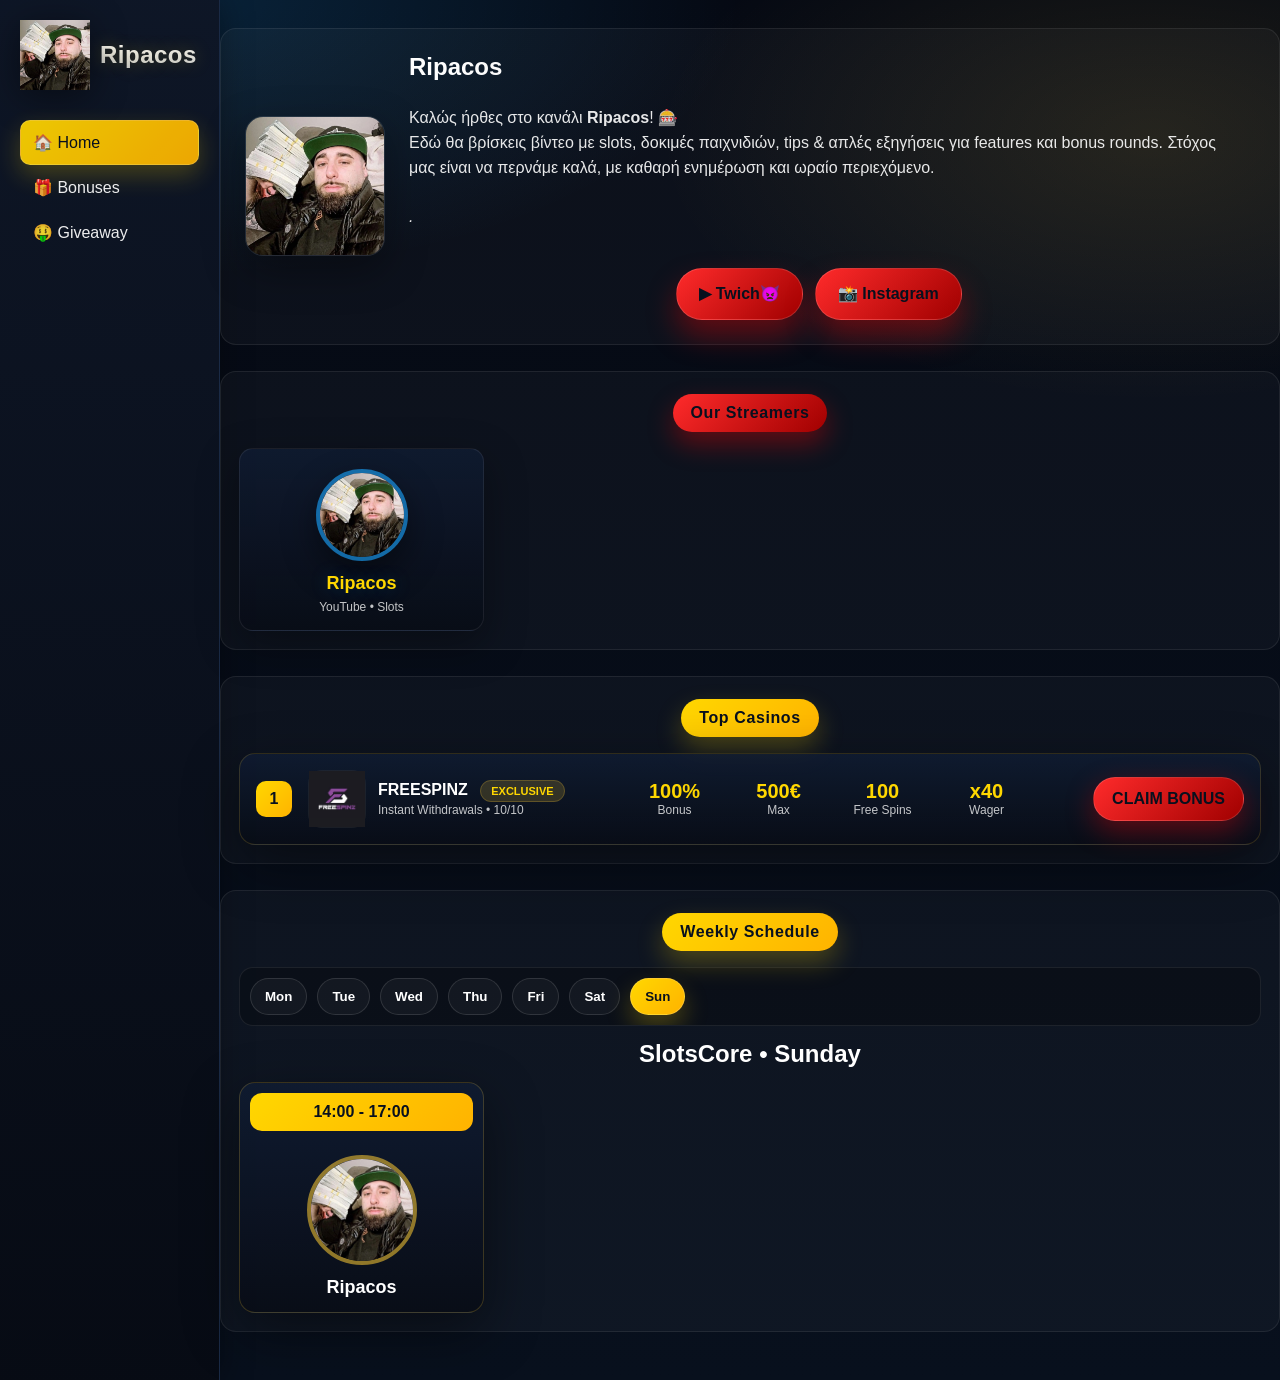
==== index.html @ 443cf969 "Change title and fix image file extension Updated the title and corrected image file extension." ====
<!DOCTYPE html>
<html lang="en">
<head>
  <meta charset="UTF-8">
  <title>Ripacos - Home</title>
  <link rel="stylesheet" href="style.css">
</head>
<body>

<div class="layout">

  <aside class="sidebar">
    <div class="logo-area">
      <img src="image1.jpg" alt="Ripacos Logo">
      <span>Ripacos</span>
    </div>
    <ul>
      <li class="active"><a href="index.html">🏠 Home</a></li>
      <li><a href="bonus.html">🎁 Bonuses</a></li>
     <li ><a href="giveaway_fixed.html">🤑 Giveaway</a></li>
    </ul>
  </aside>

  <main class="content">

  <section class="home-hero">
    <!-- Βάλε εδώ το λογότυπο του καναλιού -->
    <!-- Αν το αρχείο σου λέγεται αλλιώς, άλλαξε το src -->
    <img class="home-logo" src="image1.jpg" alt="Slotscore Channel Logo">

    <div class="home-text">
      <h1 class="home-title">Ripacos</h1>

      <!-- Περιγραφή (template) - άλλαξέ το όπως θες -->
      <p class="home-desc">
        Καλώς ήρθες στο κανάλι <strong>Ripacos</strong>! 🎰<br>
        Εδώ θα βρίσκεις βίντεο με slots, δοκιμές παιχνιδιών, tips & απλές εξηγήσεις για features και bonus rounds.
        Στόχος μας είναι να περνάμε καλά, με καθαρή ενημέρωση και ωραίο περιεχόμενο.
        <br><br>
        <em>.</em>
      </p>

      <div class="social-links">
        <!-- Βάλε τα δικά σου links -->
        <a class="social-btn" href="https://www.twitch.tv/ripacos">▶ Twich👿</a>
        <a class="social-btn" href="https://www.instagram.com/ripacos" target="_blank" rel="noopener">📸 Instagram</a>
      </div>
    </div>
  </section>
<section class="section">
  <div class="section-title blue"><span>Our Streamers</span></div>

  <div class="streamers-grid">
    <a class="streamer-card" href="#" target="_blank" rel="noopener">
      <img class="avatar" src="image1.jpg" alt="xristos">
      <div class="name">Ripacos</div>
      <div class="meta">YouTube • Slots</div>
    </a>

    
      </div>
</section>
<section class="section">
  <div class="section-title"><span>Top Casinos</span></div>

  <div class="casino-rows">
    <div class="casino-row">
      <div class="row-rank">1</div>
      <div class="row-brand">
        <div class="row-logo"><img src="FREESPINZ.png" alt="VibeSpins"></div>
        <div>
          <div class="row-name">FREESPINZ <span class="tag">EXCLUSIVE</span></div>
          <div class="row-sub">Instant Withdrawals • 10/10</div>
        </div>
      </div>

      <div class="row-stats">
        <div><strong>100%</strong><span>Bonus</span></div>
        <div><strong>500€</strong><span>Max</span></div>
        <div><strong>100</strong><span>Free Spins</span></div>
        <div><strong>x40</strong><span>Wager</span></div>
      </div>

      <a class="btn row-btn" href="https://go.aff.freespinz.com/7k8odln2" target="_blank" rel="noopener">CLAIM BONUS</a>
    </div>
  </div>
</section>
<section class="section">
  <div class="section-title"><span>Weekly Schedule</span></div>

  <div class="week-bar" id="weekBar">
    <button class="day" data-day="mon">Mon</button>
    <button class="day" data-day="tue">Tue</button>
    <button class="day" data-day="wed">Wed</button>
    <button class="day" data-day="thu">Thu</button>
    <button class="day" data-day="fri">Fri</button>
    <button class="day" data-day="sat">Sat</button>
    <button class="day" data-day="sun">Sun</button>
  </div>

  <h2 id="scheduleTitle" style="text-align:center; margin-top:14px;">SlotsCore</h2>

  <div class="schedule-grid" id="scheduleGrid"></div>
</section>
</main>
</div>


<script>
/* Weekly schedule - click day to show streams */
const scheduleData = {
  mon: [
    { time: "14:00 - 17:00", name: "Ripacos", img: "image1.jpg" },
      
  ],
  tue: [
    { time: "14:00 - 17:00", name: "Ripacos", img: "image1.jpg" },
   
  ],
  wed: [
    { time: "14:00 - 17:00", name: "Ripacos", img: "image1.jpg" },
    
],
  thu: [
   { time: "14:00 - 17:00", name: "Ripacos", img: "image1.jpg" },
     
],
  fri: [
   { time: "14:00 - 17:00", name: "Ripacos", img: "image1.jpg" },
     
  ],
  sat: [
    { time: "14:00 - 17:00", name: "Ripacos", img: "image1.jpg" },
  ],
  sun: [
    { time: "14:00 - 17:00", name: "Ripacos", img: "image1.jpg" },
]
};

const dayNames = {
  mon: "Monday",
  tue: "Tuesday",
  wed: "Wednesday",
  thu: "Thursday",
  fri: "Friday",
  sat: "Saturday",
  sun: "Sunday"
};

const weekBar = document.getElementById("weekBar");
const scheduleGrid = document.getElementById("scheduleGrid");
const scheduleTitle = document.getElementById("scheduleTitle");

function renderSchedule(dayKey) {
  scheduleTitle.textContent = "SlotsCore • " + (dayNames[dayKey] || dayKey);
  scheduleGrid.innerHTML = "";

  const items = scheduleData[dayKey] || [];

  if (items.length === 0) {
    scheduleGrid.innerHTML = `
      <div style="
        grid-column: 1 / -1;
        text-align:center;
        padding:20px;
        border-radius:14px;
        border:1px solid rgba(255,255,255,.08);
        background:rgba(255,255,255,.03);
        color:rgba(255,255,255,.7);
      ">
        No stream scheduled for this day.
      </div>
    `;
    return;
  }

  items.forEach(item => {
    const card = document.createElement("div");
    card.className = "slot-card";
    card.innerHTML = `
      <div class="slot-time">${item.time}</div>
      <img class="slot-avatar" src="${item.img}" alt="${item.name}">
      <div class="slot-name">${item.name}</div>
    `;
    scheduleGrid.appendChild(card);
  });
}

weekBar.addEventListener("click", (e) => {
  const btn = e.target.closest(".day");
  if (!btn) return;

  const dayKey = btn.dataset.day;

  weekBar.querySelectorAll(".day").forEach(b => b.classList.remove("active"));
  btn.classList.add("active");

  renderSchedule(dayKey);
});

/* Auto-highlight today's day */
const todayIndex = new Date().getDay(); // 0=Sun..6=Sat
const map = ["sun","mon","tue","wed","thu","fri","sat"];
const todayKey = map[todayIndex];

const todayButton = document.querySelector(`[data-day="${todayKey}"]`);
if (todayButton) {
  todayButton.classList.add("active");
  renderSchedule(todayKey);
} else {
  // fallback
  renderSchedule("mon");
}
</script>

</body>
</html>
---- style.css ----
:root{
  /* Base */
  --bg: #070b14;
  --panel: #0e1626;
  --card: #101c33;
  --stroke: #1a2a45;

  /* RED + GOLD THEME */
  --blue: #ff2b2b;
  --blue2:#b30000;

  --gold: #ffd700;
  --gold2:#ffb300;

  --text: #ffffff;
  --muted: rgba(255,255,255,.72);

  --glowBlue: rgba(255,0,0,.35);
  --glowGold: rgba(255,215,0,.25);
}

* {
  margin: 0;
  padding: 0;
  box-sizing: border-box;
  font-family: Arial, sans-serif;
}

body {
  background: radial-gradient(1200px 600px at 30% 10%, rgba(26,166,255,.15), transparent 55%),
              radial-gradient(900px 500px at 75% 20%, rgba(255,204,51,.12), transparent 60%),
              var(--bg);
  color: var(--text);
}

.layout {
  display: flex;
}

/* SIDEBAR */
.sidebar {
  width: 220px;
  background: linear-gradient(180deg, rgba(14,22,38,.98), rgba(7,11,20,.98));
  min-height: 100vh;
  padding: 20px;
  border-right: 1px solid var(--stroke);
  box-shadow: 0 0 30px rgba(0,0,0,.35);
}

.sidebar ul {
  list-style: none;
}

.sidebar li {
  padding: 12px;
  cursor: pointer;
  opacity: 0.92;
  border-radius: 10px;
  border: 1px solid transparent;
  transition: all .18s ease;
}

/* Active / Hover = logo gold highlight */
.sidebar li.active,
.sidebar li:hover {
  background: linear-gradient(135deg, var(--gold), var(--gold2));
  color: #08101e;
  border-color: rgba(255,255,255,.18);
  box-shadow: 0 10px 24px var(--glowGold);
}

.sidebar li.active a { color: #08101e; }

/* SIDEBAR LINKS FIX */
.sidebar a {
  color: inherit;
  text-decoration: none;
  display: block;
}

/* LOGO */
.logo-area {
  display: flex;
  align-items: center;
  gap: 10px;
  margin-bottom: 30px;
}

.logo-area img {
  width: 70px;
  filter: drop-shadow(0 6px 18px rgba(0,0,0,.45));
}

.logo-area span {
  font-size: 24px;
  font-weight: bold;
  letter-spacing: .5px;
  background: linear-gradient(180deg, #ffffff, rgba(255,255,255,.75));
  -webkit-background-clip: text;
  background-clip: text;
  color: transparent;
  text-shadow: 0 0 18px rgba(255,215,0,.25);
}

/* CONTENT */
.content {
  flex: 1;
  padding: 30px;
}

.content h1 {
  margin-bottom: 25px;
  background: linear-gradient(90deg, #ffffff, rgba(255,255,255,.85));
  -webkit-background-clip: text;
  background-clip: text;
  color: transparent;
}

/* CASINO CARD */
.casino-card {
  background: linear-gradient(180deg, rgba(16,28,51,.92), rgba(10,16,32,.92));
  border-radius: 16px;
  padding: 28px;
  display: flex;
  align-items: center;
  gap: 20px;
  margin-bottom: 20px;
  border: 1px solid var(--stroke);
  min-height: 120px;
  box-shadow: 0 14px 40px rgba(0,0,0,.35);
}

/* HIGHLIGHT CARD = blue glow like logo */
.casino-card.highlight {
  border: 1px solid rgba(26,166,255,.55);
  box-shadow:
    0 0 0 1px rgba(26,166,255,.12),
    0 0 22px rgba(26,166,255,.18),
    0 18px 55px rgba(0,0,0,.45);
}

/* LOGO */
.casino-logo {
  width: 70px;
  height: 70px;
  background: linear-gradient(180deg, rgba(7,11,20,.9), rgba(14,22,38,.9));
  border-radius: 12px;
  border: 1px solid rgba(255,255,255,.08);
  display: flex;
  align-items: center;
  justify-content: center;
  box-shadow: 0 10px 26px rgba(0,0,0,.35);
}

.casino-logo img {
  max-width: 100%;
  max-height: 100%;
  object-fit: contain;
}

/* RANK = gold like the "777" frame */
.rank {
  font-size: 28px;
  color: var(--gold);
  width: 40px;
  text-shadow: 0 0 14px rgba(255,204,51,.20);
}

/* INFO */
.info h3 {
  margin-bottom: 5px;
}

/* STATS */
.stats {
  display: flex;
  gap: 25px;
  flex: 1;
}

.stats div {
  text-align: center;
}

.stats strong {
color: var(--gold);
  font-size: 18px;
  text-shadow: 0 0 18px rgba(26,166,255,.18);
}

.stats span {
  display: block;
  font-size: 12px;
  color: var(--muted);
}

/* BUTTON = blue -> gold like logo lighting */
.btn {
  background: linear-gradient(135deg, var(--blue), var(--blue2));
  color: #08101e;
  padding: 14px 22px;
  border-radius: 25px;
  text-decoration: none;
  font-weight: bold;
  white-space: nowrap;
  border: 1px solid rgba(255,255,255,.14);
  box-shadow: 0 10px 28px var(--glowBlue);
  transition: transform .18s ease, box-shadow .18s ease, filter .18s ease;
}

.btn:hover {
  transform: scale(1.03);
  background: linear-gradient(135deg, var(--gold), var(--gold2));
  box-shadow: 0 10px 28px var(--glowGold);
  filter: brightness(1.02);
}

/* MOBILE */
@media (max-width: 900px) {
  .sidebar {
    display: none;
  }

  .casino-card {
    flex-direction: column;
    align-items: flex-start;
    gap: 15px;
    padding: 25px;
  }

  .casino-logo {
    width: 80px;
    height: 80px;
  }

  .stats {
    width: 100%;
    justify-content: space-between;
  }

  .btn {
    width: 100%;
    text-align: center;
    font-size: 16px;
  }
}
/* HOME HERO */
.home-hero{
  display:flex;
  align-items:center;
  gap:24px;
  padding:24px;
  border-radius:16px;
  border: 1px solid rgba(255,255,255,0.08);
  background: rgba(255,255,255,0.03);
}

.home-logo{
  width:140px;
  height:140px;
  border-radius:18px;
  object-fit:cover;
  box-shadow: 0 14px 40px rgba(0,0,0,0.35);
  border: 1px solid rgba(255,255,255,0.10);
}

.home-title{
  margin-bottom:10px;
}

.home-desc{
  opacity: 0.9;
  line-height: 1.55;
  max-width: 820px;
}

/* SOCIAL LINKS */
.social-links{
  margin-top:14px;
  display:flex;
  flex-wrap:wrap;
  gap:12px;
}

.social-btn{
  display:inline-flex;
  align-items:center;
  gap:8px;
  padding:12px 16px;
  border-radius:999px;
  text-decoration:none;
  font-weight:700;

  /* fallback που δουλεύει και με το παλιό css */
  background: rgba(57,211,83,0.95);
  color:#000;
  box-shadow: 0 10px 24px rgba(0,0,0,0.25);
  transition: transform .18s ease, filter .18s ease;
}

.social-btn:hover{
  transform: translateY(-1px);
  filter: brightness(1.05);
}

/* Αν έχεις βάλει την καινούργια παλέτα (blue/gold), θα “κουμπώσει” αυτόματα */
:root{
  --blue: #1aa6ff;
  --blue2:#0b66ff;
  --gold: #ffcc33;
  --gold2:#ff9f1a;
}
.social-btn{
  background: linear-gradient(135deg, var(--blue), var(--blue2));
  color: #08101e;
  border: 1px solid rgba(255,255,255,0.14);
}
.social-btn:hover{
  background: linear-gradient(135deg, var(--gold), var(--gold2));
}

/* MOBILE */
@media (max-width: 900px){
  .home-hero{
    flex-direction: column;
    align-items:flex-start;
  }
  .home-logo{
    width:110px;
    height:110px;
  }
  .social-btn{
    width:100%;
    justify-content:center;
  }
}
/* --- SECTIONS --- */
.section{
  margin-top: 26px;
  padding: 18px;
  border-radius: 16px;
  border: 1px solid rgba(255,255,255,.08);
  background: rgba(255,255,255,.03);
}

.section-title{
  display:flex;
  justify-content:center;
  margin: 4px 0 16px;
}
.section-title span{
  padding: 10px 18px;
  border-radius: 999px;
  font-weight: 900;
  letter-spacing: .6px;
  color:#08101e;
  background: linear-gradient(135deg, var(--gold), var(--gold2));
  box-shadow: 0 12px 26px var(--glowGold);
}

/* --- STREAMERS GRID --- */
.streamers-grid{
  display:grid;
  grid-template-columns: repeat(4, minmax(0, 1fr));
  gap: 14px;
}
.streamer-card{
  text-decoration:none;
  color: var(--text);
  border-radius: 14px;
  padding: 16px;
  border: 1px solid rgba(255,255,255,.08);
  background: linear-gradient(180deg, rgba(16,28,51,.78), rgba(7,11,20,.72));
  box-shadow: 0 14px 40px rgba(0,0,0,.35);
  transition: transform .18s ease, border-color .18s ease, box-shadow .18s ease;
  text-align:center;
}
.streamer-card:hover{
  transform: translateY(-2px);
  border-color: rgba(255,204,51,.30);
  box-shadow: 0 18px 55px rgba(0,0,0,.45), 0 0 22px rgba(255,204,51,.12);
}
.avatar{
  width: 92px;
  height: 92px;
  border-radius: 50%;
  object-fit: cover;
  border: 4px solid rgba(255,204,51,.55);
  box-shadow: 0 14px 35px rgba(0,0,0,.45);
  margin: 4px auto 12px;
  display:block;
}
.name{
  font-weight: 900;
  color: var(--gold);
  font-size: 18px;
}
.meta{
  margin-top: 6px;
  font-size: 12px;
  color: var(--muted);
}

/* --- TOP CASINOS ROWS --- */
.casino-rows{ display:flex; flex-direction:column; gap: 12px; }
.casino-row{
  display:flex;
  align-items:center;
  gap: 16px;
  padding: 16px;
  border-radius: 16px;
  border: 1px solid rgba(255,204,51,.16);
  background: linear-gradient(180deg, rgba(16,28,51,.80), rgba(7,11,20,.78));
  box-shadow: 0 18px 55px rgba(0,0,0,.45);
}
.row-rank{
  width: 36px;
  height: 36px;
  display:flex;
  align-items:center;
  justify-content:center;
  border-radius: 10px;
  font-weight: 900;
  color:#08101e;
  background: linear-gradient(135deg, var(--gold), var(--gold2));
}
.row-brand{
  display:flex;
  align-items:center;
  gap: 12px;
  min-width: 260px;
}
.row-logo{
  width: 58px; height: 58px;
  border-radius: 14px;
  background: rgba(0,0,0,.28);
  border: 1px solid rgba(255,255,255,.08);
  display:flex; align-items:center; justify-content:center;
}
.row-logo img{ max-width:100%; max-height:100%; object-fit:contain; }
.row-name{ font-weight: 900; }
.tag{
  margin-left: 8px;
  font-size: 11px;
  padding: 4px 10px;
  border-radius: 999px;
  background: rgba(255,204,51,.16);
  border: 1px solid rgba(255,204,51,.22);
  color: var(--gold);
}
.row-sub{ margin-top: 4px; font-size: 12px; color: var(--muted); }

.row-stats{
  display:flex;
  gap: 18px;
  flex: 1;
  justify-content: center;
}
.row-stats div{ text-align:center; min-width: 86px; }
.row-stats strong{ color: var(--gold); font-size: 20px; }
.row-stats span{ display:block; font-size: 12px; color: var(--muted); }

.row-btn{ padding: 12px 18px; border-radius: 999px; }

/* --- WEEK BAR + SCHEDULE --- */
.week-bar{
  display:flex;
  gap: 10px;
  padding: 10px;
  border-radius: 14px;
  background: rgba(0,0,0,.25);
  border: 1px solid rgba(255,255,255,.08);
  overflow:auto;
}
.day{
  border: 1px solid rgba(255,255,255,.12);
  background: rgba(255,255,255,.04);
  color: var(--text);
  padding: 10px 14px;
  border-radius: 999px;
  cursor:pointer;
  font-weight: 800;
  white-space:nowrap;
}
.day.active{
  background: linear-gradient(135deg, var(--gold), var(--gold2));
  color: #08101e;
  border-color: rgba(255,255,255,.18);
  box-shadow: 0 12px 24px var(--glowGold);
}

.schedule-grid{
  margin-top: 14px;
  display:grid;
  grid-template-columns: repeat(4, minmax(0, 1fr));
  gap: 14px;
}
.slot-card{
  border-radius: 16px;
  border: 1px solid rgba(255,204,51,.20);
  background: linear-gradient(180deg, rgba(16,28,51,.80), rgba(7,11,20,.78));
  box-shadow: 0 18px 55px rgba(0,0,0,.45);
  padding: 14px;
  text-align:center;
  position:relative;
}
.slot-time{
  position:absolute;
  top: 10px; left: 10px; right: 10px;
  border-radius: 12px;
  padding: 10px 12px;
  font-weight: 900;
  color:#08101e;
  background: linear-gradient(135deg, var(--gold), var(--gold2));
}
.slot-avatar{
  width: 110px;
  height: 110px;
  border-radius: 50%;
  object-fit: cover;
  border: 4px solid rgba(255,204,51,.55);
  margin: 58px auto 12px;
  display:block;
}
.slot-name{
  font-weight: 900;
  font-size: 18px;
}

/* RESPONSIVE */
@media (max-width: 1100px){
  .streamers-grid{ grid-template-columns: repeat(2, 1fr); }
  .schedule-grid{ grid-template-columns: repeat(2, 1fr); }
  .row-brand{ min-width: 200px; }
}
@media (max-width: 650px){
  .streamers-grid{ grid-template-columns: 1fr; }
  .schedule-grid{ grid-template-columns: 1fr; }
  .casino-row{ flex-direction: column; align-items: flex-start; }
  .row-stats{ justify-content: space-between; width:100%; }
  .row-btn{ width:100%; text-align:center; }
}
/* Our Streamers title -> BLUE (μόνο αυτό) */
.section-title.blue span{
  background: linear-gradient(135deg, var(--blue), var(--blue2));
  color: #08101e;
  box-shadow: 0 12px 26px var(--glowBlue);
}

/* (προαιρετικό) Αν θες και τα ονόματα των streamers να γίνουν μπλε αντί χρυσά */
.section-title.blue ~ .streamers-grid .name{
  color: var(--gold);
  text-shadow: 0 0 18px rgba(26,166,255,.25);
}

/* (προαιρετικό) Αν θες και το περίγραμμα του avatar να γίνει μπλε */
.section-title.blue ~ .streamers-grid .avatar{
  border-color: rgba(26,166,255,.60);
}

:root{
--bg: #070b14;
  --panel: #0e1626;
  --card: #101c33;
  --card-2: #0c1526;
  --stroke: #1a2a45;

  /* RED + GOLD */
  --blue: #ff2b2b;
  --blue2:#a00000;

  --gold: #ffd700;
  --gold2:#ffb300;

  --text: #ffffff;
  --muted: rgba(255,255,255,.76);

  --glowBlue: rgba(255,0,0,.35);
  --glowGold: rgba(255,215,0,.25);
  --success: #39d353;
  --danger: #ff6b6b;
}

*{margin:0;padding:0;box-sizing:border-box}
html{scroll-behavior:smooth}
body{
  font-family: Arial, sans-serif;
  color:var(--text);
  background:
    radial-gradient(1000px 500px at 15% 0%, rgba(26,166,255,.16), transparent 55%),
    radial-gradient(900px 480px at 90% 10%, rgba(255,204,51,.10), transparent 55%),
    linear-gradient(180deg, #050913 0%, #08101d 100%);
  min-height:100vh;
}

a{color:inherit}
img{max-width:100%;display:block}

.content{
  width:min(1180px, calc(100% - 32px));
  margin:0 auto;
  padding:28px 0 48px;
}

/* HERO */
.giveaway-hero{
  position:relative;
  overflow:hidden;
  border:1px solid rgba(255,255,255,.08);
  border-radius:28px;
  background:
    linear-gradient(135deg, rgba(16,28,51,.96), rgba(8,13,24,.92)),
    linear-gradient(135deg, rgba(26,166,255,.08), rgba(255,204,51,.05));
  box-shadow: 0 28px 80px rgba(0,0,0,.42);
}
.giveaway-hero::before,
.giveaway-hero::after{
  content:"";
  position:absolute;
  border-radius:50%;
  filter:blur(8px);
}
.giveaway-hero::before{
  width:260px;height:260px;right:-80px;top:-80px;
  background:radial-gradient(circle, rgba(26,166,255,.22), transparent 70%);
}
.giveaway-hero::after{
  width:260px;height:260px;left:-80px;bottom:-80px;
  background:radial-gradient(circle, rgba(255,204,51,.18), transparent 70%);
}
.giveaway-hero-inner{
  position:relative;
  z-index:1;
  padding:48px;
}
.giveaway-badge{
  display:inline-flex;
  align-items:center;
  gap:8px;
  padding:10px 16px;
  border-radius:999px;
  background:linear-gradient(135deg, var(--gold), var(--gold2));
  color:#08101e;
  font-weight:900;
  letter-spacing:.5px;
  box-shadow:0 14px 28px var(--glowGold);
  margin-bottom:18px;
}
.giveaway-hero h1{
  font-size:clamp(32px, 6vw, 58px);
  line-height:1.04;
  max-width:760px;
  margin-bottom:16px;
}
.giveaway-hero p{
  max-width:760px;
  color:var(--muted);
  font-size:18px;
  line-height:1.65;
}
.giveaway-hero-btn,
.social-links a{
  display:inline-flex;
  align-items:center;
  justify-content:center;
  margin-top:24px;
  min-height:52px;
  padding:14px 22px;
  border-radius:999px;
  border:1px solid rgba(255,255,255,.14);
  text-decoration:none;
  font-weight:900;
  color:#08101e;
  background:linear-gradient(135deg, var(--blue), var(--blue2));
  box-shadow:0 16px 30px var(--glowBlue);
  transition:transform .18s ease, box-shadow .18s ease, filter .18s ease, background .18s ease;
}
.giveaway-hero-btn:hover,
.social-links a:hover{
  transform:translateY(-2px);
  filter:brightness(1.04);
  background:linear-gradient(135deg, var(--gold), var(--gold2));
  box-shadow:0 16px 30px var(--glowGold);
}

/* SECTION WRAPPER */
.giveaway-prizes,
.giveaway-table,
.how-to,
.send-screenshot,
.terms{
  margin-top:24px;
  padding:26px;
  border-radius:24px;
  border:1px solid rgba(255,255,255,.08);
  background:linear-gradient(180deg, rgba(16,28,51,.84), rgba(7,11,20,.82));
  box-shadow:0 20px 55px rgba(0,0,0,.34);
}

.giveaway-prizes h2,
.giveaway-table h2,
.how-to h2,
.send-screenshot h2,
.terms h2{
  font-size:clamp(24px, 3vw, 34px);
  margin-bottom:18px;
}

/* PRIZES */
.prize-grid{
  display:grid;
  grid-template-columns:repeat(3, minmax(0, 1fr));
  gap:18px;
}
.prize-card{
  position:relative;
  overflow:hidden;
  border-radius:22px;
  padding:24px;
  min-height:210px;
  display:flex;
  flex-direction:column;
  justify-content:space-between;
  border:1px solid rgba(255,255,255,.12);
  box-shadow:0 18px 45px rgba(0,0,0,.35);
}
.prize-card::after{
  content:"";
  position:absolute;
  inset:auto -30px -30px auto;
  width:120px;height:120px;
  border-radius:50%;
  background:rgba(255,255,255,.08);
  filter:blur(2px);
}
.prize-card h3{font-size:22px;margin-bottom:8px}
.prize-card p{color:rgba(255,255,255,.82);font-weight:700}
.prize-card h2{font-size:46px;margin:0}
.prize-card.gold{
  background:linear-gradient(135deg, rgba(255,204,51,.22), rgba(255,159,26,.14), rgba(16,28,51,.92));
  border-color:rgba(255,204,51,.35);
}
.prize-card.silver{
  background:linear-gradient(135deg, rgba(203,213,225,.18), rgba(148,163,184,.10), rgba(16,28,51,.92));
  border-color:rgba(203,213,225,.28);
}
.prize-card.bronze{
  background:linear-gradient(135deg, rgba(205,127,50,.22), rgba(168,85,42,.12), rgba(16,28,51,.92));
  border-color:rgba(205,127,50,.32);
}

/* TABLES */
.giveaway-table{
  display:grid;
  grid-template-columns:repeat(2, minmax(0, 1fr));
  gap:18px;
}
.giveaway-table > h2{
  grid-column:1 / -1;
  margin-bottom:0;
}
.table-box{
  border-radius:20px;
  border:1px solid rgba(255,255,255,.08);
  background:linear-gradient(180deg, rgba(8,13,24,.70), rgba(16,28,51,.66));
  padding:18px;
}
.table-box h3{
  margin-bottom:14px;
  color:var(--gold);
}
.table-box table{
  width:100%;
  border-collapse:collapse;
  overflow:hidden;
  border-radius:16px;
}
.table-box th,
.table-box td{
  padding:14px 16px;
  text-align:left;
  border-bottom:1px solid rgba(255,255,255,.08);
}
.table-box th{
  background:rgba(255,255,255,.05);
  font-size:14px;
 color:var(--gold);
}
.table-box tr:last-child td{border-bottom:none}
.table-box td:last-child{
  font-weight:900;
  color:var(--gold);
}

/* HOW TO */
.how-to ol{
  padding-left:0;
  list-style:none;
  display:grid;
  grid-template-columns:repeat(2, minmax(0, 1fr));
  gap:14px;
}
.how-to li{
  position:relative;
  min-height:84px;
  padding:18px 18px 18px 72px;
  border-radius:18px;
  border:1px solid rgba(255,255,255,.08);
  background:rgba(255,255,255,.03);
  line-height:1.5;
}
.how-to li::before{
  counter-increment:steps;
  content:counter(steps);
  position:absolute;
  left:18px;
  top:16px;
  width:38px;
  height:38px;
  border-radius:12px;
  display:flex;
  align-items:center;
  justify-content:center;
  font-weight:900;
  color:#08101e;
  background:linear-gradient(135deg, var(--gold), var(--gold2));
}
.how-to ol{counter-reset:steps}

/* SEND */
.send-screenshot{
  text-align:center;
}
.send-screenshot h2{
  max-width:700px;
  margin:0 auto 10px;
}
.social-links{
  display:flex;
  justify-content:center;
  gap:12px;
  flex-wrap:wrap;
}

/* TERMS */
.terms p{
  color:var(--muted);
  line-height:1.7;
  margin-bottom:12px;
}
.terms p:last-child{margin-bottom:0}

/* SMALL ENHANCEMENTS */
.table-box tbody tr:hover,
.how-to li:hover,
.prize-card:hover{
  transform:translateY(-2px);
  transition:transform .18s ease, border-color .18s ease, box-shadow .18s ease;
}
.prize-card:hover,
.how-to li:hover{
  box-shadow:0 22px 55px rgba(0,0,0,.42);
}

/* RESPONSIVE */
@media (max-width: 920px){
  .giveaway-hero-inner{padding:34px 24px}
  .prize-grid,
  .giveaway-table,
  .how-to ol{
    grid-template-columns:1fr;
  }
}

@media (max-width: 640px){
  .content{width:min(100% - 20px, 100%);padding:16px 0 28px}
  .giveaway-prizes,
  .giveaway-table,
  .how-to,
  .send-screenshot,
  .terms{padding:18px}
  .giveaway-hero h1{font-size:34px}
  .giveaway-hero p{font-size:16px}
  .giveaway-hero-btn,
  .social-links a{width:100%}
  .table-box th,
  .table-box td{padding:12px 10px;font-size:14px}
  .prize-card h2{font-size:38px}
}
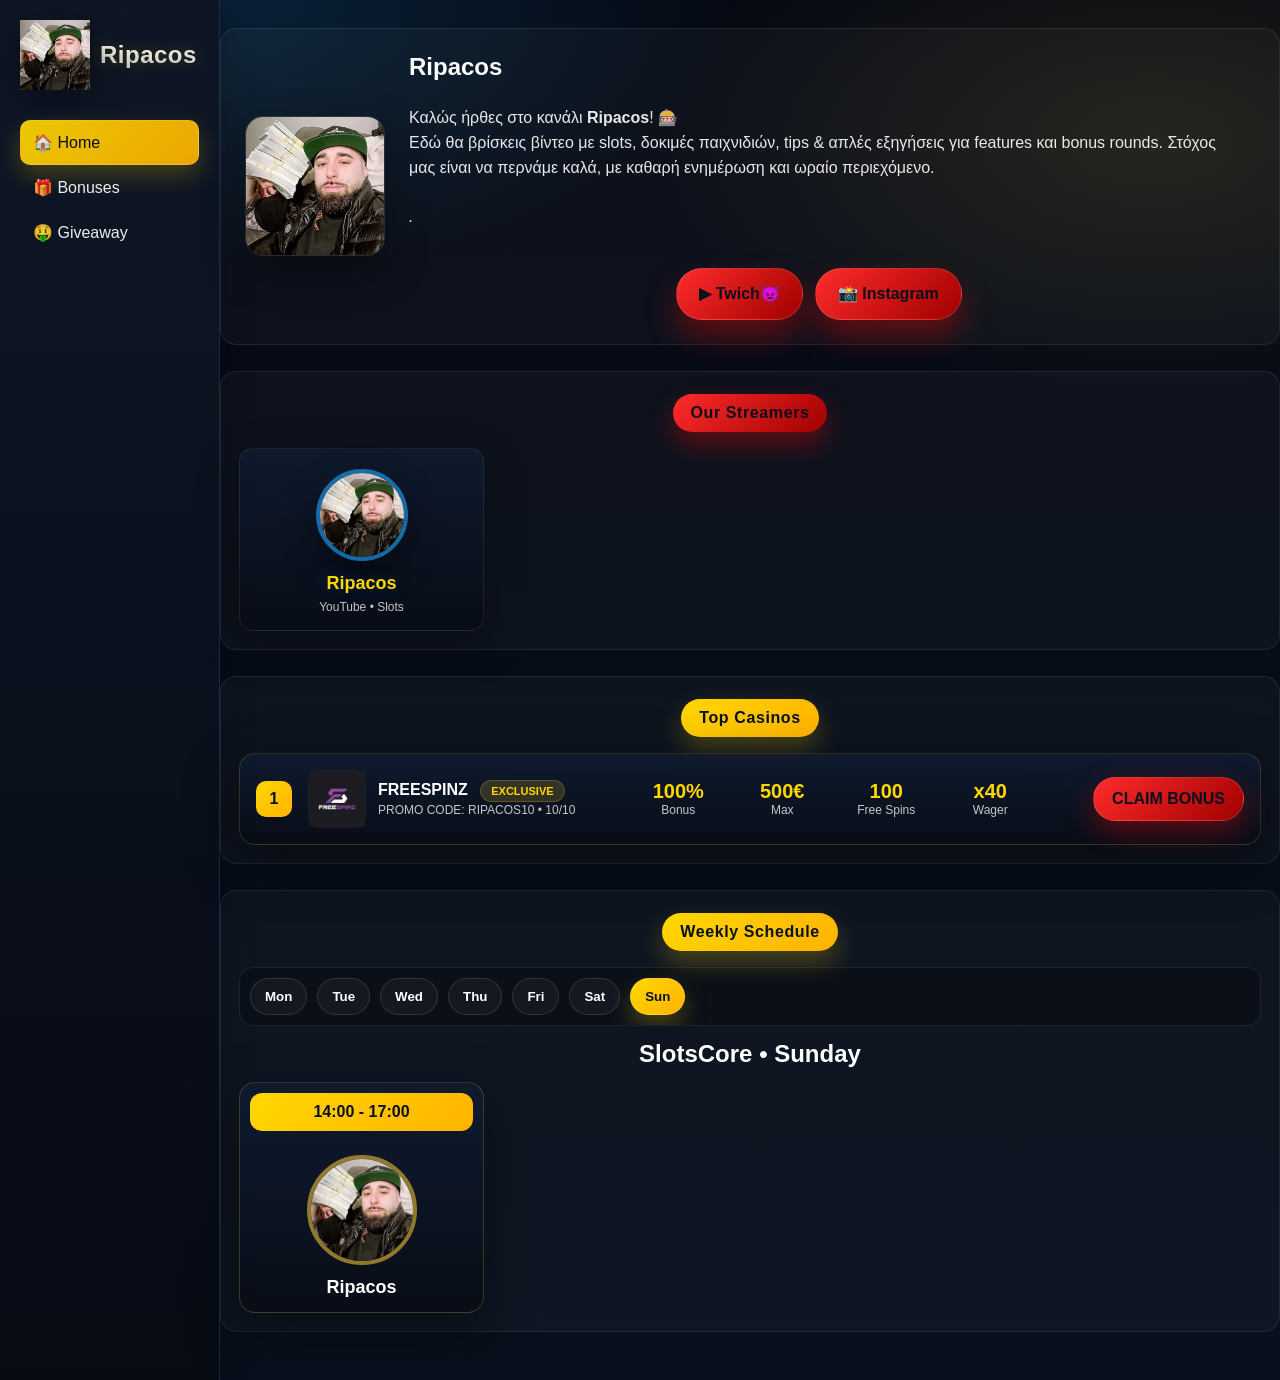
==== commit 2cc67153: "Update index.html" ====
--- a/index.html
+++ b/index.html
@@ -70,7 +70,7 @@
         <div class="row-logo"><img src="FREESPINZ.png" alt="VibeSpins"></div>
         <div>
           <div class="row-name">FREESPINZ <span class="tag">EXCLUSIVE</span></div>
-          <div class="row-sub">Instant Withdrawals • 10/10</div>
+          <div class="row-sub">PROMO CODE: RIPACOS10 • 10/10</div>
         </div>
       </div>
 
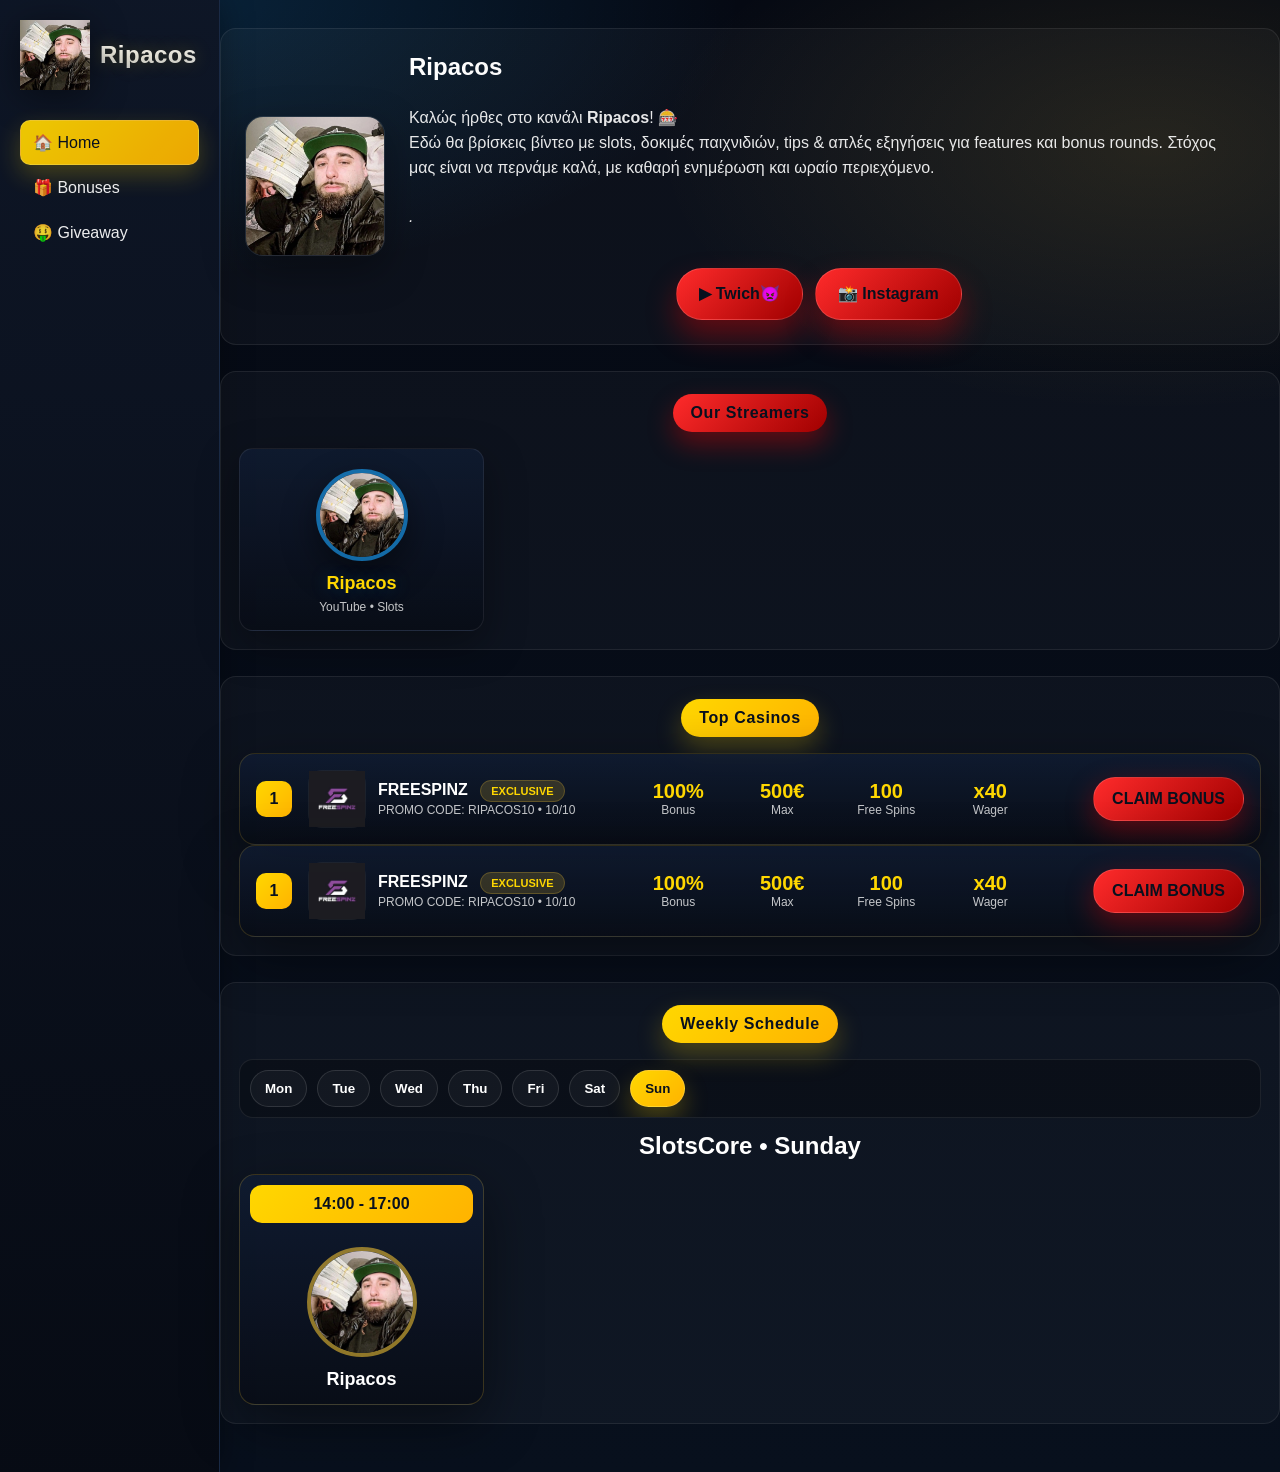
==== commit b0c0063c: "Update index.html" ====
--- a/index.html
+++ b/index.html
@@ -63,6 +63,27 @@
 <section class="section">
   <div class="section-title"><span>Top Casinos</span></div>
 
+  <div class="casino-rows">
+    <div class="casino-row">
+      <div class="row-rank">1</div>
+      <div class="row-brand">
+        <div class="row-logo"><img src="FREESPINZ.png" alt="VibeSpins"></div>
+        <div>
+          <div class="row-name">FREESPINZ <span class="tag">EXCLUSIVE</span></div>
+          <div class="row-sub">PROMO CODE: RIPACOS10 • 10/10</div>
+        </div>
+      </div>
+
+      <div class="row-stats">
+        <div><strong>100%</strong><span>Bonus</span></div>
+        <div><strong>500€</strong><span>Max</span></div>
+        <div><strong>100</strong><span>Free Spins</span></div>
+        <div><strong>x40</strong><span>Wager</span></div>
+      </div>
+
+      <a class="btn row-btn" href="https://go.aff.freespinz.com/7k8odln2" target="_blank" rel="noopener">CLAIM BONUS</a>
+    </div>
+  </div>
   <div class="casino-rows">
     <div class="casino-row">
       <div class="row-rank">1</div>
--- a/style.css
+++ b/style.css
@@ -887,3 +887,43 @@
   .table-box td{padding:12px 10px;font-size:14px}
   .prize-card h2{font-size:38px}
 }
+.giveaway-deadline {
+  position: absolute;
+  top: 20px;
+  right: 20px;
+  background: linear-gradient(90deg, #ffcc00, #ffb300);
+  color: #000;
+  font-weight: bold;
+  padding: 8px 16px;
+  border-radius: 999px;
+  font-size: 14px;
+  box-shadow: 0 0 15px rgba(255, 200, 0, 0.4);
+}
+.giveaway-timeline {
+  text-align: center;
+  padding: 40px 20px;
+}
+
+.timeline-grid {
+  display: flex;
+  gap: 20px;
+  justify-content: center;
+  flex-wrap: wrap;
+}
+
+.timeline-card {
+  background: #111;
+  border-radius: 12px;
+  padding: 20px;
+  min-width: 200px;
+  box-shadow: 0 0 10px rgba(0,0,0,0.3);
+}
+
+.timeline-card h3 {
+  margin-bottom: 10px;
+}
+
+.timeline-card p {
+  font-size: 18px;
+  font-weight: bold;
+}
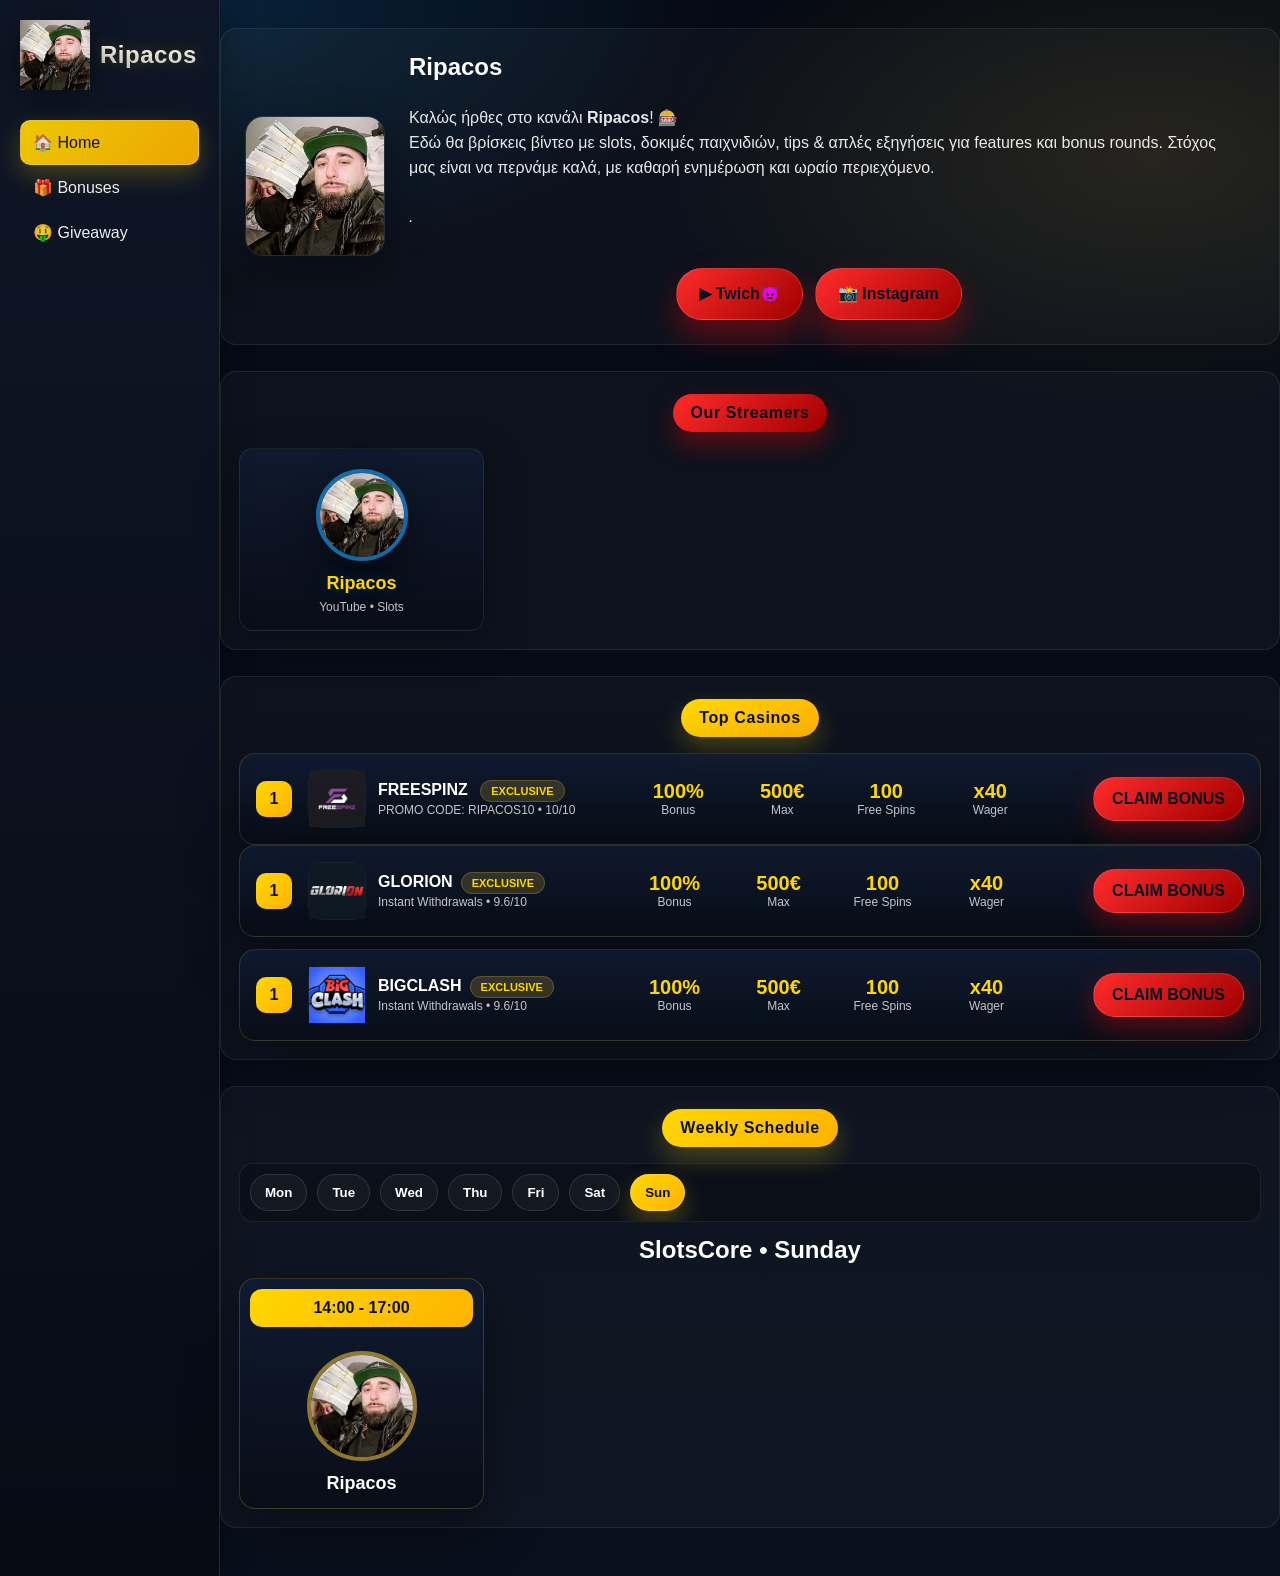
==== commit 036ebdcf: "Update casino promotions and logos in index.html" ====
--- a/index.html
+++ b/index.html
@@ -88,10 +88,10 @@
     <div class="casino-row">
       <div class="row-rank">1</div>
       <div class="row-brand">
-        <div class="row-logo"><img src="FREESPINZ.png" alt="VibeSpins"></div>
+        <div class="row-logo"><img src="GLORION.PNG" alt="VibeSpins"></div>
         <div>
-          <div class="row-name">FREESPINZ <span class="tag">EXCLUSIVE</span></div>
-          <div class="row-sub">PROMO CODE: RIPACOS10 • 10/10</div>
+          <div class="row-name">GLORION<span class="tag">EXCLUSIVE</span></div>
+          <div class="row-sub">Instant Withdrawals • 9.6/10</div>
         </div>
       </div>
 
@@ -102,7 +102,27 @@
         <div><strong>x40</strong><span>Wager</span></div>
       </div>
 
-      <a class="btn row-btn" href="https://go.aff.freespinz.com/7k8odln2" target="_blank" rel="noopener">CLAIM BONUS</a>
+      <a class="btn row-btn" href="href="https://glrn.lynmonkel.com/?mid=304403_2020043" target="_blank" rel="noopener">CLAIM BONUS</a>
+    </div>
+    <div class="casino-rows">
+    <div class="casino-row">
+      <div class="row-rank">1</div>
+      <div class="row-brand">
+        <div class="row-logo"><img src="BIGCLASH.PNG" alt="VibeSpins"></div>
+        <div>
+          <div class="row-name">BIGCLASH<span class="tag">EXCLUSIVE</span></div>
+          <div class="row-sub">Instant Withdrawals • 9.6/10</div>
+        </div>
+      </div>
+
+      <div class="row-stats">
+        <div><strong>100%</strong><span>Bonus</span></div>
+        <div><strong>500€</strong><span>Max</span></div>
+        <div><strong>100</strong><span>Free Spins</span></div>
+        <div><strong>x40</strong><span>Wager</span></div>
+      </div>
+
+      <a class="btn row-btn" href="https://mma.lynmonkel.com/?mid=304403_2020044" target="_blank" rel="noopener">CLAIM BONUS</a>
     </div>
   </div>
 </section>
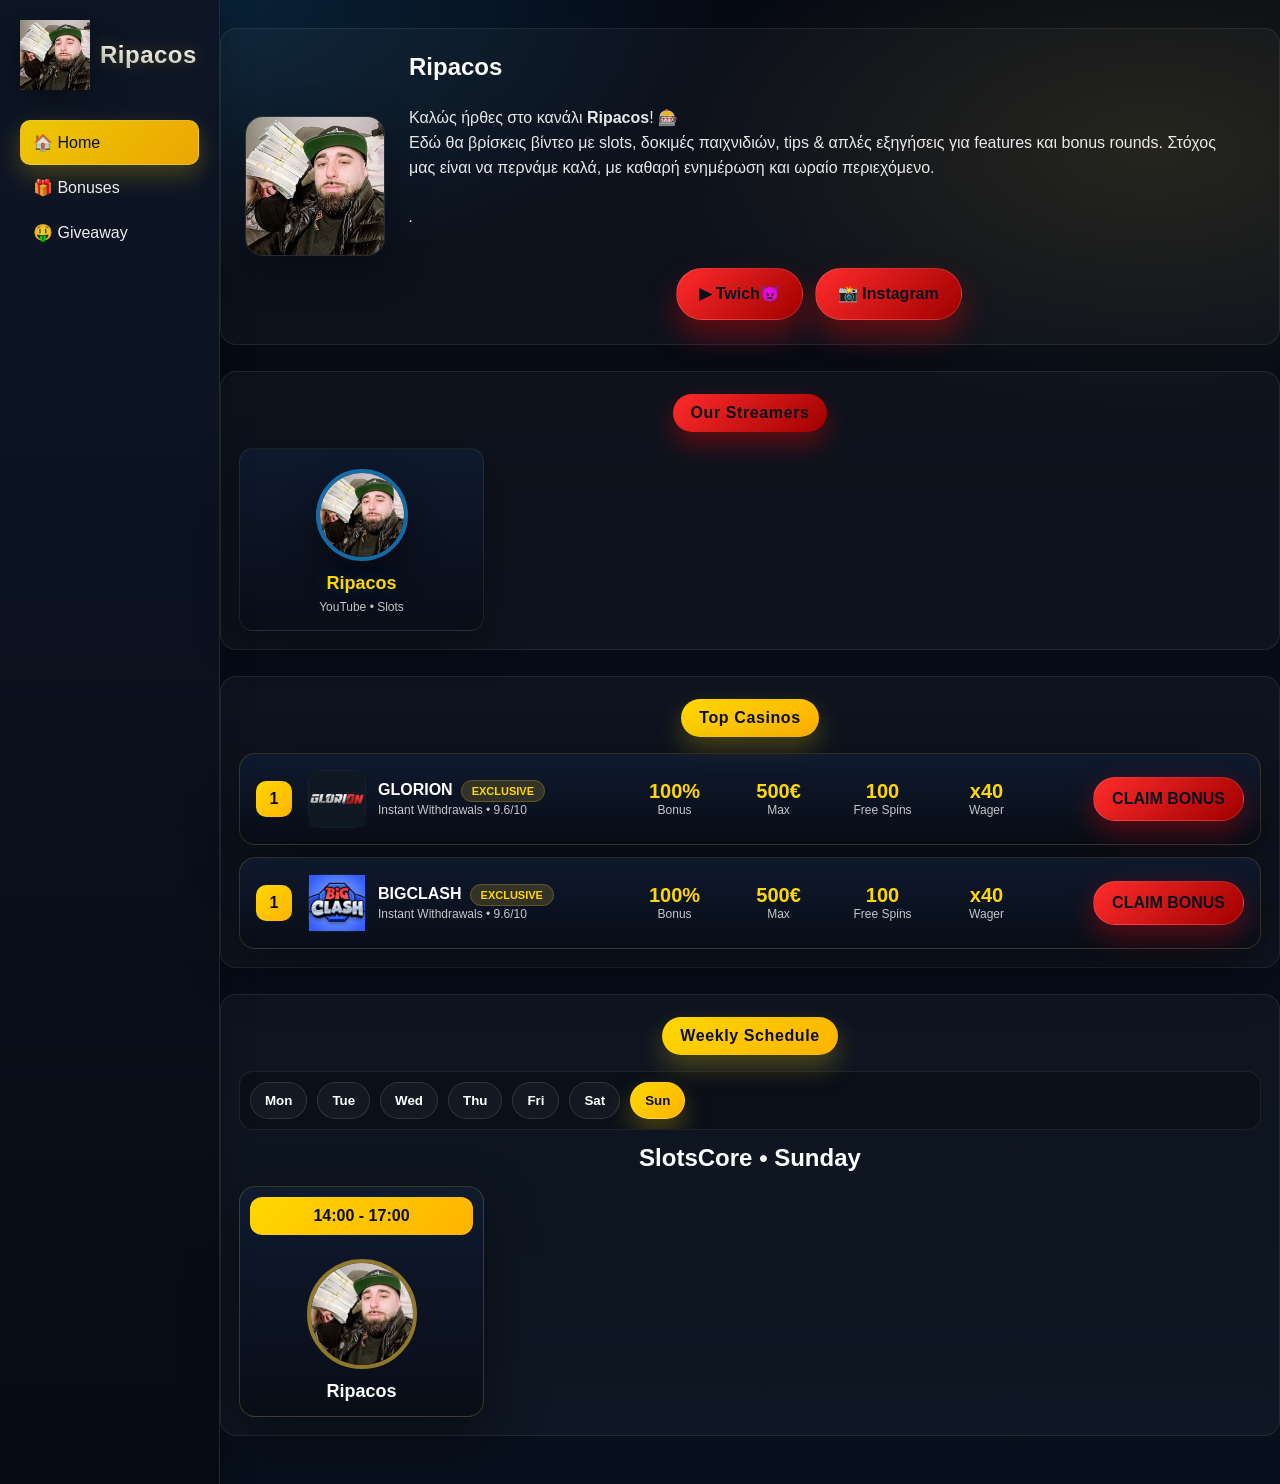
==== commit 8606bb6c: "Update index.html" ====
--- a/index.html
+++ b/index.html
@@ -63,27 +63,6 @@
 <section class="section">
   <div class="section-title"><span>Top Casinos</span></div>
 
-  <div class="casino-rows">
-    <div class="casino-row">
-      <div class="row-rank">1</div>
-      <div class="row-brand">
-        <div class="row-logo"><img src="FREESPINZ.png" alt="VibeSpins"></div>
-        <div>
-          <div class="row-name">FREESPINZ <span class="tag">EXCLUSIVE</span></div>
-          <div class="row-sub">PROMO CODE: RIPACOS10 • 10/10</div>
-        </div>
-      </div>
-
-      <div class="row-stats">
-        <div><strong>100%</strong><span>Bonus</span></div>
-        <div><strong>500€</strong><span>Max</span></div>
-        <div><strong>100</strong><span>Free Spins</span></div>
-        <div><strong>x40</strong><span>Wager</span></div>
-      </div>
-
-      <a class="btn row-btn" href="https://go.aff.freespinz.com/7k8odln2" target="_blank" rel="noopener">CLAIM BONUS</a>
-    </div>
-  </div>
   <div class="casino-rows">
     <div class="casino-row">
       <div class="row-rank">1</div>
@@ -102,7 +81,7 @@
         <div><strong>x40</strong><span>Wager</span></div>
       </div>
 
-      <a class="btn row-btn" href="href="https://glrn.lynmonkel.com/?mid=304403_2020043" target="_blank" rel="noopener">CLAIM BONUS</a>
+      <a class="btn row-btn" href="https://glrn.lynmonkel.com/?mid=304403_2020043" target="_blank" rel="noopener">CLAIM BONUS</a>
     </div>
     <div class="casino-rows">
     <div class="casino-row">
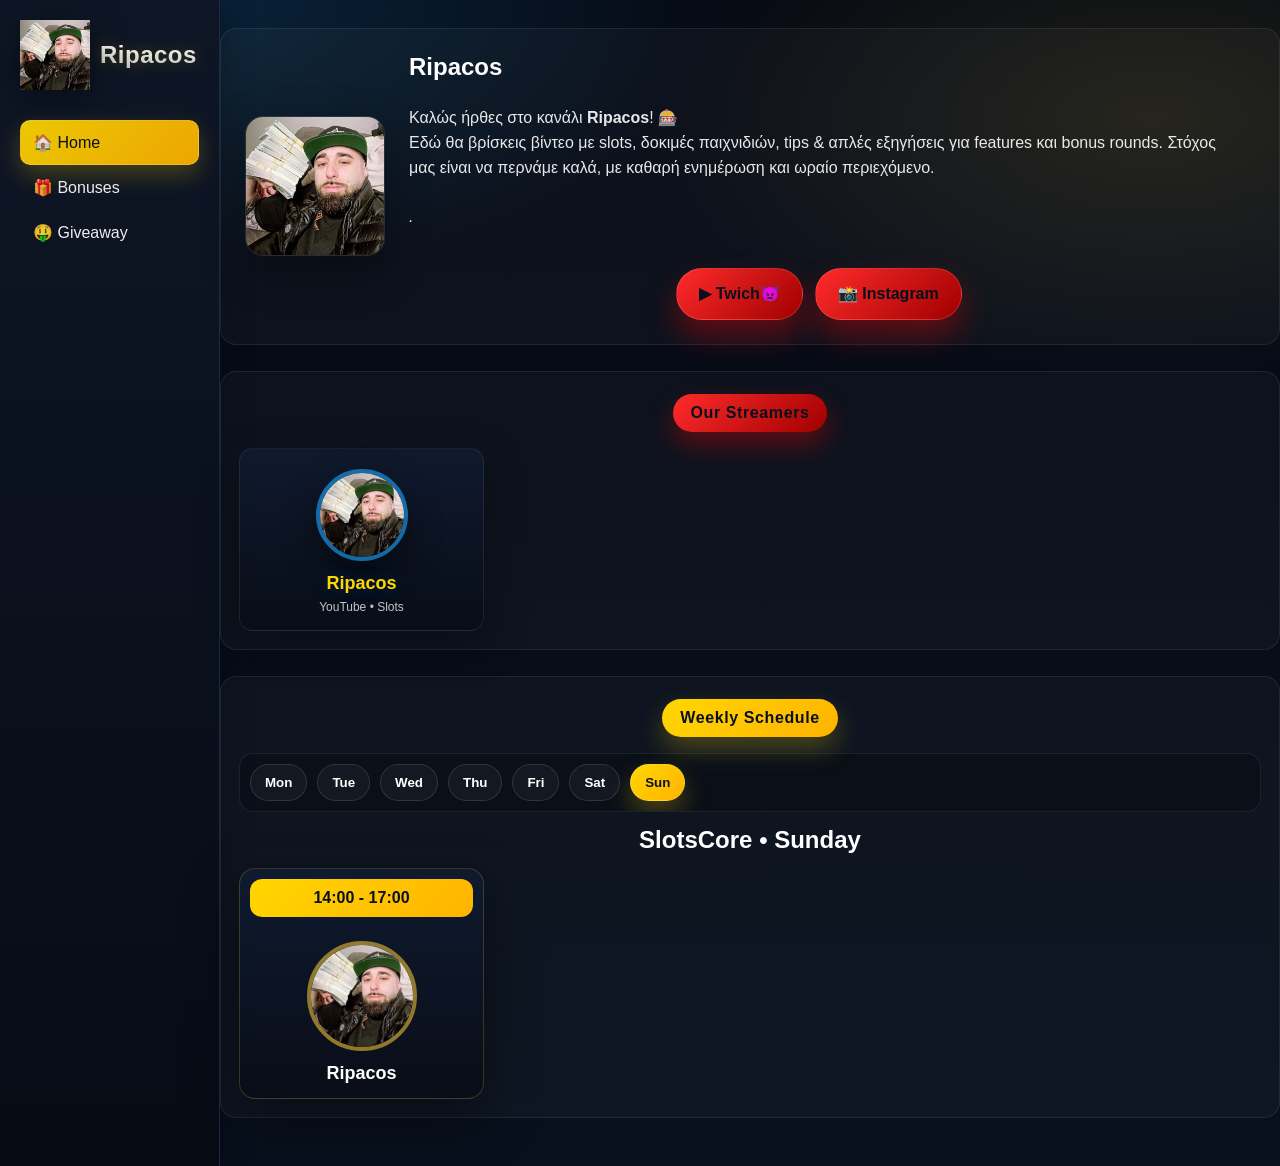
==== commit 7af2693b: "Update index.html" ====
--- a/index.html
+++ b/index.html
@@ -51,7 +51,7 @@
   <div class="section-title blue"><span>Our Streamers</span></div>
 
   <div class="streamers-grid">
-    <a class="streamer-card" href="#" target="_blank" rel="noopener">
+    <a class="streamer-card" href="https://www.instagram.com/ripacos/" target="_blank" rel="noopener">
       <img class="avatar" src="image1.jpg" alt="xristos">
       <div class="name">Ripacos</div>
       <div class="meta">YouTube • Slots</div>
@@ -59,51 +59,6 @@
 
     
       </div>
-</section>
-<section class="section">
-  <div class="section-title"><span>Top Casinos</span></div>
-
-  <div class="casino-rows">
-    <div class="casino-row">
-      <div class="row-rank">1</div>
-      <div class="row-brand">
-        <div class="row-logo"><img src="GLORION.PNG" alt="VibeSpins"></div>
-        <div>
-          <div class="row-name">GLORION<span class="tag">EXCLUSIVE</span></div>
-          <div class="row-sub">Instant Withdrawals • 9.6/10</div>
-        </div>
-      </div>
-
-      <div class="row-stats">
-        <div><strong>100%</strong><span>Bonus</span></div>
-        <div><strong>500€</strong><span>Max</span></div>
-        <div><strong>100</strong><span>Free Spins</span></div>
-        <div><strong>x40</strong><span>Wager</span></div>
-      </div>
-
-      <a class="btn row-btn" href="https://glrn.lynmonkel.com/?mid=304403_2020043" target="_blank" rel="noopener">CLAIM BONUS</a>
-    </div>
-    <div class="casino-rows">
-    <div class="casino-row">
-      <div class="row-rank">1</div>
-      <div class="row-brand">
-        <div class="row-logo"><img src="BIGCLASH.PNG" alt="VibeSpins"></div>
-        <div>
-          <div class="row-name">BIGCLASH<span class="tag">EXCLUSIVE</span></div>
-          <div class="row-sub">Instant Withdrawals • 9.6/10</div>
-        </div>
-      </div>
-
-      <div class="row-stats">
-        <div><strong>100%</strong><span>Bonus</span></div>
-        <div><strong>500€</strong><span>Max</span></div>
-        <div><strong>100</strong><span>Free Spins</span></div>
-        <div><strong>x40</strong><span>Wager</span></div>
-      </div>
-
-      <a class="btn row-btn" href="https://mma.lynmonkel.com/?mid=304403_2020044" target="_blank" rel="noopener">CLAIM BONUS</a>
-    </div>
-  </div>
 </section>
 <section class="section">
   <div class="section-title"><span>Weekly Schedule</span></div>
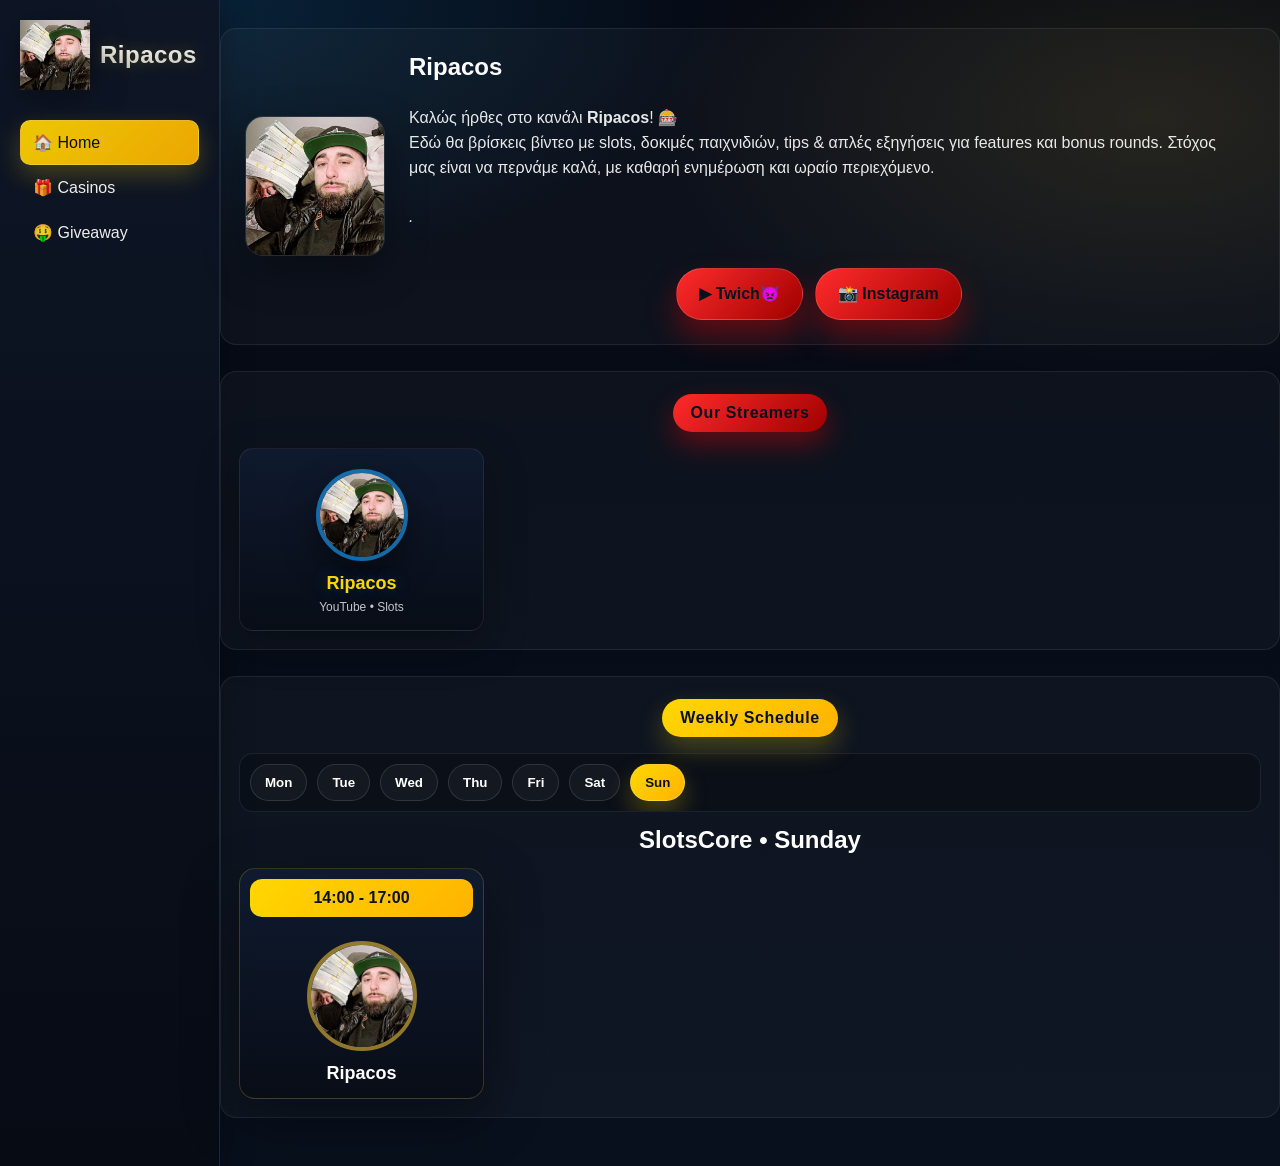
==== commit a228c0ec: "Update index.html" ====
--- a/index.html
+++ b/index.html
@@ -16,7 +16,7 @@
     </div>
     <ul>
       <li class="active"><a href="index.html">🏠 Home</a></li>
-      <li><a href="bonus.html">🎁 Bonuses</a></li>
+      <li><a href="bonus.html">🎁 Casinos</a></li>
      <li ><a href="giveaway_fixed.html">🤑 Giveaway</a></li>
     </ul>
   </aside>
